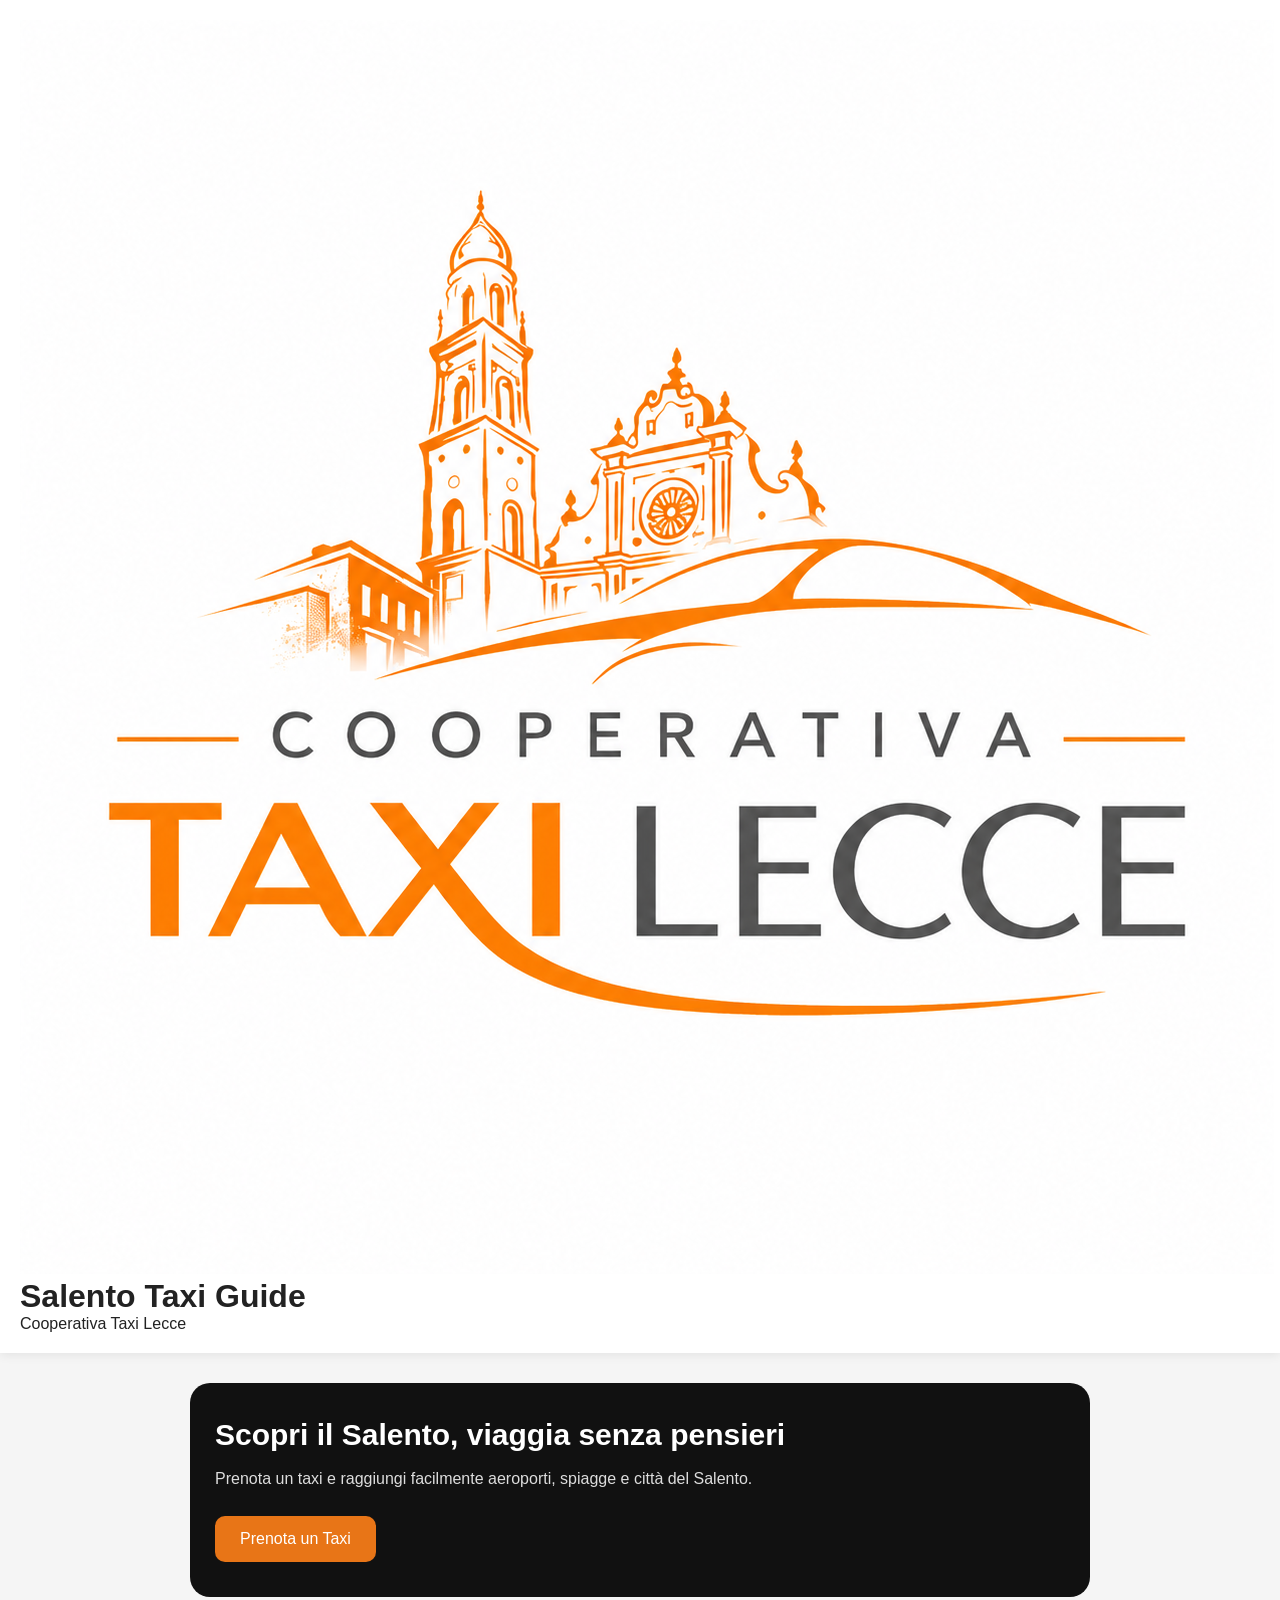
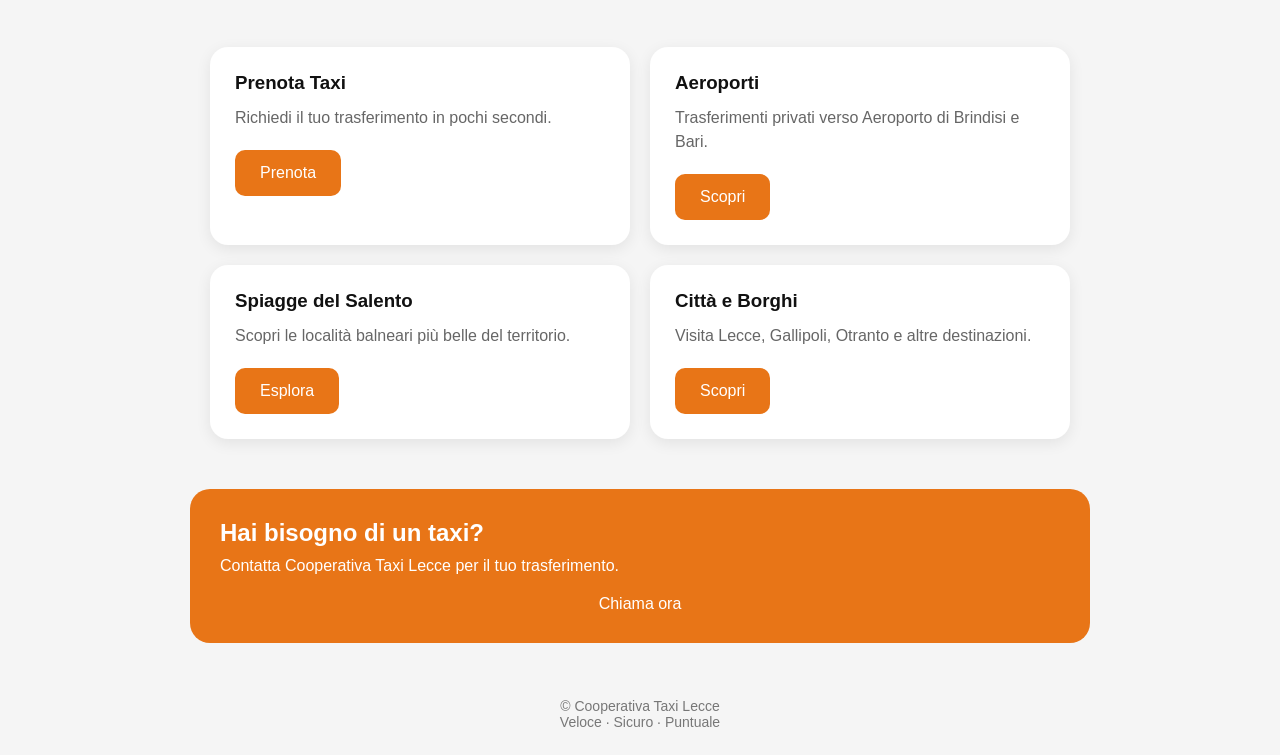
==== index.html @ 6e93bd66 "Update index.html" ====
<!DOCTYPE html>
<html lang="it">

<head>

    <meta charset="UTF-8">
    <meta name="viewport" content="width=device-width, initial-scale=1.0">

    <title>Salento Taxi Guide</title>

    <link rel="stylesheet" href="style.css">

    <link rel="manifest" href="manifest.json">

</head>


<body>


<header>

<div class="header-brand">

<img src="logo.png" alt="Cooperativa Taxi Lecce">

<div class="header-text">

<h1>Salento Taxi Guide</h1>

<p>Cooperativa Taxi Lecce</p>

</div>

</div>

</header>



<main>


<section class="hero">

    <h2>
        Scopri il Salento,
        viaggia senza pensieri
    </h2>


    <p>
        Prenota un taxi e raggiungi facilmente
        aeroporti, spiagge e città del Salento.
    </p>


    <button onclick="window.location.href='prenota.html'">
    Prenota un Taxi
    </button>


</section>





<section class="cards">


<div class="card">

    <h3>Prenota Taxi</h3>

    <p>
        Richiedi il tuo trasferimento
        in pochi secondi.
    </p>

    <button onclick="window.location.href='prenota.html'">
    Prenota
    </button>

</div>





<div class="card">

    <h3>Aeroporti</h3>

    <p>
        Trasferimenti privati verso
        Aeroporto di Brindisi e Bari.
    </p>

<button onclick="window.location.href='aeroporti.html'">
Scopri
</button>

</div>





<div class="card">

    <h3>Spiagge del Salento</h3>

    <p>
        Scopri le località balneari
        più belle del territorio.
    </p>

   <button onclick="window.location.href='spiagge.html'">

    Esplora

   </button>

</div>





<div class="card">

    <h3>Città e Borghi</h3>

    <p>
        Visita Lecce, Gallipoli,
        Otranto e altre destinazioni.
    </p>

   
    <button onclick="window.location.href='borghi.html'">

        Scopri

    </button>

</div>



</section>





<section class="contact">


<h2>
Hai bisogno di un taxi?
</h2>


<p>
Contatta Cooperativa Taxi Lecce
per il tuo trasferimento.
</p>


<a href="tel:3286714428" class="call-button">
Chiama ora
</a>


</section>



</main>




<footer>

<p>
© Cooperativa Taxi Lecce
</p>

<p>
Veloce · Sicuro · Puntuale
</p>


</footer>



<script src="script.js"></script>


</body>

</html>
---- style.css ----
* {
    margin: 0;
    padding: 0;
    box-sizing: border-box;
    font-family: Arial, Helvetica, sans-serif;
}



body {

    background: #f5f5f5;
    color: #222;

}



/* HEADER */

header {

    background: #ffffff;
    padding: 20px;
    box-shadow: 0 2px 10px rgba(0,0,0,0.08);

}



.logo h1 {

    font-size: 26px;
    color: #e87517;

}


.logo p {

    font-size: 14px;
    color: #555;

}





/* HERO */

.hero {

    background: #111;
    color: white;

    margin: 20px;
    padding: 35px 25px;

    border-radius: 20px;

}



.hero h2 {

    font-size: 30px;
    margin-bottom: 15px;

}



.hero p {

    color: #ddd;
    line-height: 1.5;
    margin-bottom: 25px;

}




button {

    background: #e87517;

    color: white;

    border: none;

    padding: 14px 25px;

    border-radius: 10px;

    font-size: 16px;

    cursor: pointer;

}



button:hover {

    opacity: 0.85;

}





/* CARDS */

.cards {

    display: grid;

    grid-template-columns: 1fr;

    gap: 20px;

    padding: 20px;

}



.card {

    background: white;

    padding: 25px;

    border-radius: 18px;

    box-shadow: 0 4px 15px rgba(0,0,0,0.08);

}



.card h3 {

    margin-bottom: 12px;

    color: #111;

}



.card p {

    color: #666;

    line-height: 1.5;

    margin-bottom: 20px;

}





/* CONTATTI */

.contact {

    margin: 20px;

    padding: 30px;

    background: #e87517;

    color: white;

    border-radius: 20px;

}



.contact h2 {

    margin-bottom: 10px;

}



.contact p {

    margin-bottom: 20px;

}





/* FOOTER */

footer {

    text-align: center;

    padding: 25px;

    color: #777;

    font-size: 14px;

}





/* VERSIONE TABLET / PC */

@media(min-width:700px){


.cards {

    grid-template-columns: repeat(2,1fr);

}



.hero {

    max-width: 900px;

    margin: 30px auto;

}



.cards {

    max-width: 900px;

    margin:auto;

}


.contact {

    max-width:900px;

    margin:30px auto;

}



}


textarea {

    width:100%;

    min-height:100px;

    padding:14px;

    border-radius:10px;

    border:1px solid #ddd;

    font-size:16px;

    resize:none;

}



.privacy-box {

    margin:20px 0;

    font-size:14px;

    color:#555;

}


.privacy-box input {

    margin-right:8px;

}


/* PAGINA PRENOTAZIONE */

.booking-container {

    padding:20px;

    padding-bottom:100px;

}



.booking-card {

    background:white;

    border-radius:24px;

    padding:25px;

    box-shadow:0 8px 25px rgba(0,0,0,0.08);

}



.form-title {

    text-align:center;

    margin-bottom:25px;

}



.input-box {

    position:relative;

    margin-bottom:18px;

}



.input-box input,
.input-box textarea {

    width:100%;

    padding:15px 15px 15px 45px;

    border-radius:14px;

    border:1px solid #ddd;

    font-size:16px;

    outline:none;

    transition:0.25s;

}



.input-box input:focus,
.input-box textarea:focus {

    border-color:#e87517;

    box-shadow:0 0 0 3px rgba(232,117,23,0.15);

    transform:translateY(-2px);

}



.input-icon {

    position:absolute;

    left:15px;

    top:50%;

    transform:translateY(-50%);

    color:#e87517;

    font-size:18px;

}



.input-box textarea {

    min-height:100px;

    padding-top:15px;

}



.row-form {

    display:grid;

    grid-template-columns:1fr 1fr;

    gap:15px;

}




.privacy-card {

    background:#f7f7f7;

    padding:15px;

    border-radius:15px;

    margin-top:20px;

}













@media(max-width:600px){


.row-form{

    grid-template-columns:1fr;

}


}


.row-form {

    display:flex;

    gap:12px;

    width:100%;

}


.row-form .input-box {

    flex:1;

    min-width:0;

}


.row-form input {

    width:100%;

    box-sizing:border-box;

}



@media(max-width:500px){

    .row-form {

        flex-direction:column;

    }

}


.submit-button {

    margin-top:25px;

}


.submit-button button {

    width:100%;

    height:55px;

    border:none;

    border-radius:18px;

    background:#e87517;

    color:white;

    font-size:17px;

    font-weight:600;

    cursor:pointer;

}


.row-form {
    display: flex;
    gap: 10px;
    width: 100%;
}


.row-form .input-box {
    flex: 1;
    min-width: 0;
    width: 50%;
}


.row-form input[type="date"],
.row-form input[type="time"] {
    width: 100%;
    max-width: 100%;
    box-sizing: border-box;
    font-size: 15px;
    padding: 14px 8px;
}


@media (max-width: 500px) {

    .row-form {
        flex-direction: column;
    }


    .row-form .input-box {
        width: 100%;
    }

}


.app-logo {

    width:90px;

    height:auto;

    display:block;

    margin:0 auto 15px auto;

}





.row-form .input-box input {

    width:100%;
    height:52px;
    box-sizing:border-box;

}


.row-form .input-box {

    width:100%;

}


input[type="date"],
input[type="time"] {

    appearance:none;
    -webkit-appearance:none;

}


.input-box label {

    display:block;

    font-size:14px;

    font-weight:600;

    margin-bottom:8px;

    color:#333;

}

.privacy-card a {

    color:#e87517;

    text-decoration:none;

    font-weight:600;

}


.privacy-card a:hover {

    text-decoration:underline;

}


.brand {

    display:flex;

    align-items:center;

    justify-content:center;

    gap:15px;

}


.home-logo {

    width:70px;

    height:auto;

}


.brand h1 {

    margin:0;

}


.brand p {

    margin:5px 0 0;

}


.brand {

    display:flex;
    align-items:center;
    justify-content:center;
    gap:12px;

}


.brand .home-logo {

    width:65px;
    height:65px;
    object-fit:contain;
    margin:0;
    display:block;

}


.brand h1 {

    margin:0;
    font-size:24px;

}


.brand p {

    margin:4px 0 0;
    font-size:14px;

}


.call-button {

    display:block;

    text-align:center;

    text-decoration:none;

}


.call-button,
.call-button:visited,
.call-button:hover,
.call-button:active {

    color:white;

    text-decoration:none;

}
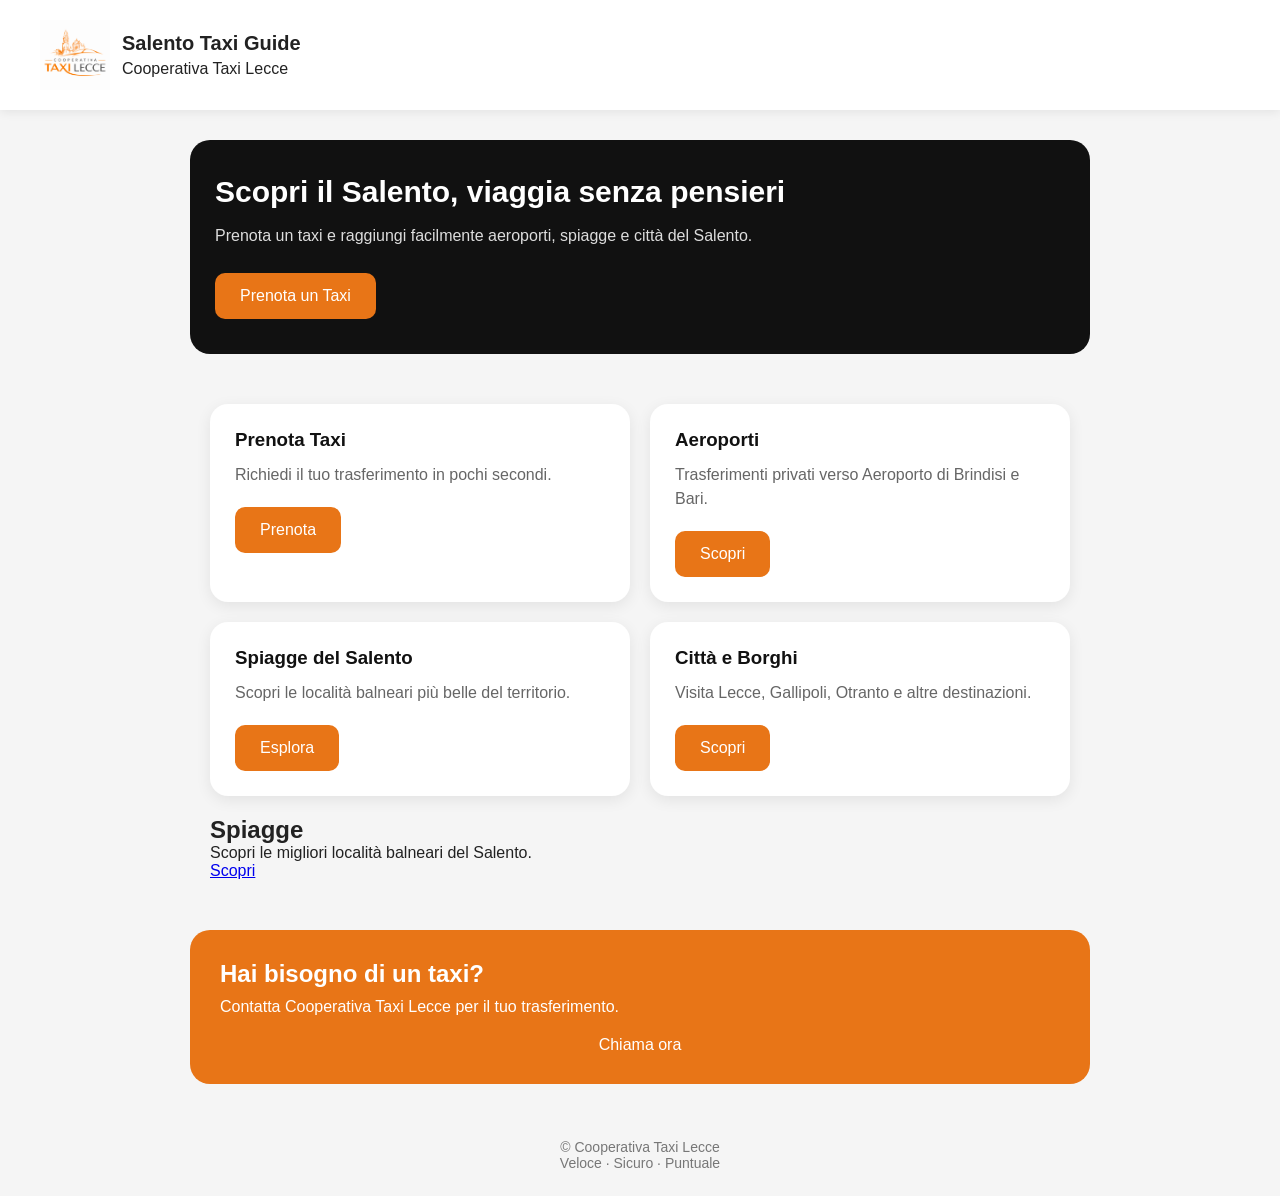
==== commit 6883dd49: "Update index.html" ====
--- a/index.html
+++ b/index.html
@@ -147,6 +147,23 @@
 </div>
 
 
+    <div class="home-card">
+
+<h2>
+Spiagge
+</h2>
+
+<p>
+Scopri le migliori località balneari del Salento.
+</p>
+
+<a href="spiagge.html">
+Scopri
+</a>
+
+</div>
+
+
 
 </section>
 
--- a/style.css
+++ b/style.css
@@ -738,3 +738,152 @@
     text-decoration:none;
 
 }
+
+.header-brand {
+
+    display:flex;
+
+    align-items:center;
+
+    justify-content:flex-start;
+
+    gap:12px;
+
+    padding-left:20px;
+
+}
+
+
+.header-brand img {
+
+    width:70px;
+
+    height:70px;
+
+    object-fit:contain;
+
+}
+
+
+.header-text h1 {
+
+    margin:0;
+
+        font-size:20px;
+
+    white-space:nowrap;
+
+}
+
+
+.header-text p {
+
+    margin:5px 0 0;
+
+}
+
+
+/* ITINERARIO */
+
+.choice-group {
+
+    display:flex;
+
+    flex-wrap:wrap;
+
+    gap:12px;
+
+    margin-bottom:25px;
+
+}
+
+
+
+.choice {
+
+    flex:1;
+
+    min-width:120px;
+
+    padding:14px;
+
+    border-radius:14px;
+
+    border:1px solid #ddd;
+
+    background:#fff;
+
+    font-size:16px;
+
+    cursor:pointer;
+
+    transition:0.2s;
+
+}
+
+
+
+.choice:hover {
+
+    border-color:#e87517;
+
+}
+
+
+
+.choice.selected {
+
+    background:#e87517;
+
+    color:white;
+
+    border-color:#e87517;
+
+}
+
+
+
+
+.itinerary-place {
+
+    background:#f8f8f8;
+
+    padding:18px;
+
+    border-radius:18px;
+
+    margin-top:15px;
+
+}
+
+
+
+.itinerary-place h3 {
+
+    margin:0 0 8px;
+
+    color:#e87517;
+
+}
+
+
+
+.itinerary-place a {
+
+    display:inline-block;
+
+    margin-top:10px;
+
+    padding:12px 18px;
+
+    background:#e87517;
+
+    color:white;
+
+    text-decoration:none;
+
+    border-radius:14px;
+
+    font-weight:600;
+
+}
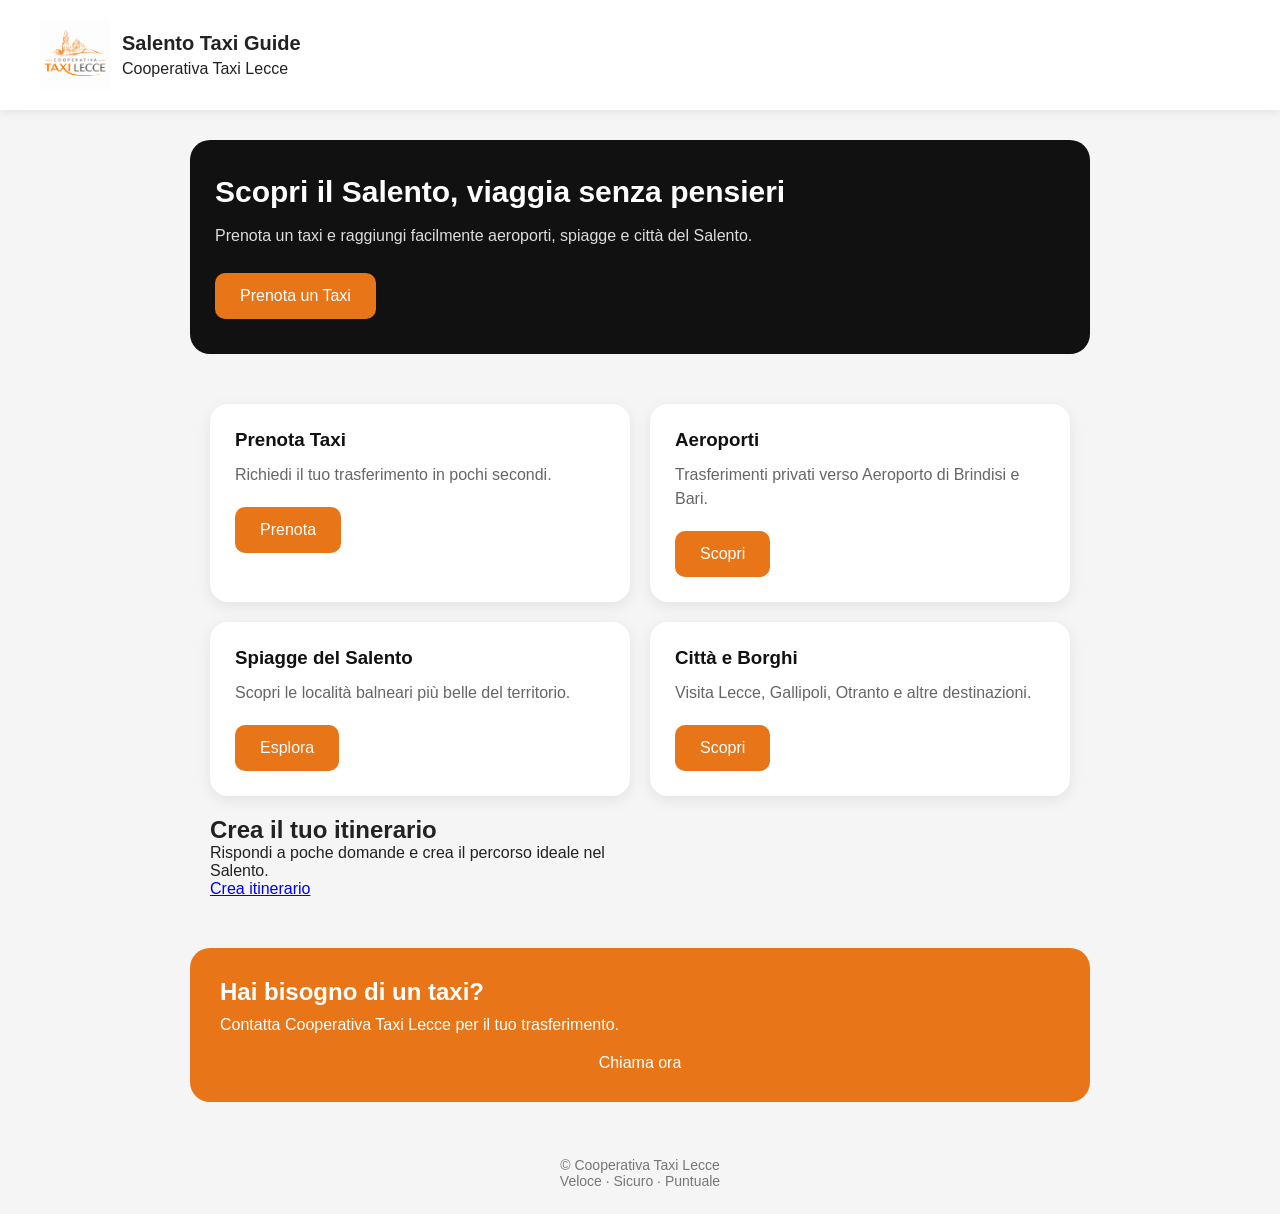
==== commit 68b1fb71: "Update index.html" ====
--- a/index.html
+++ b/index.html
@@ -147,18 +147,18 @@
 </div>
 
 
-    <div class="home-card">
+<div class="home-card">
 
 <h2>
-Spiagge
+Crea il tuo itinerario
 </h2>
 
 <p>
-Scopri le migliori località balneari del Salento.
-</p>
-
-<a href="spiagge.html">
-Scopri
+Rispondi a poche domande e crea il percorso ideale nel Salento.
+</p>
+
+<a href="itinerario.html">
+Crea itinerario
 </a>
 
 </div>
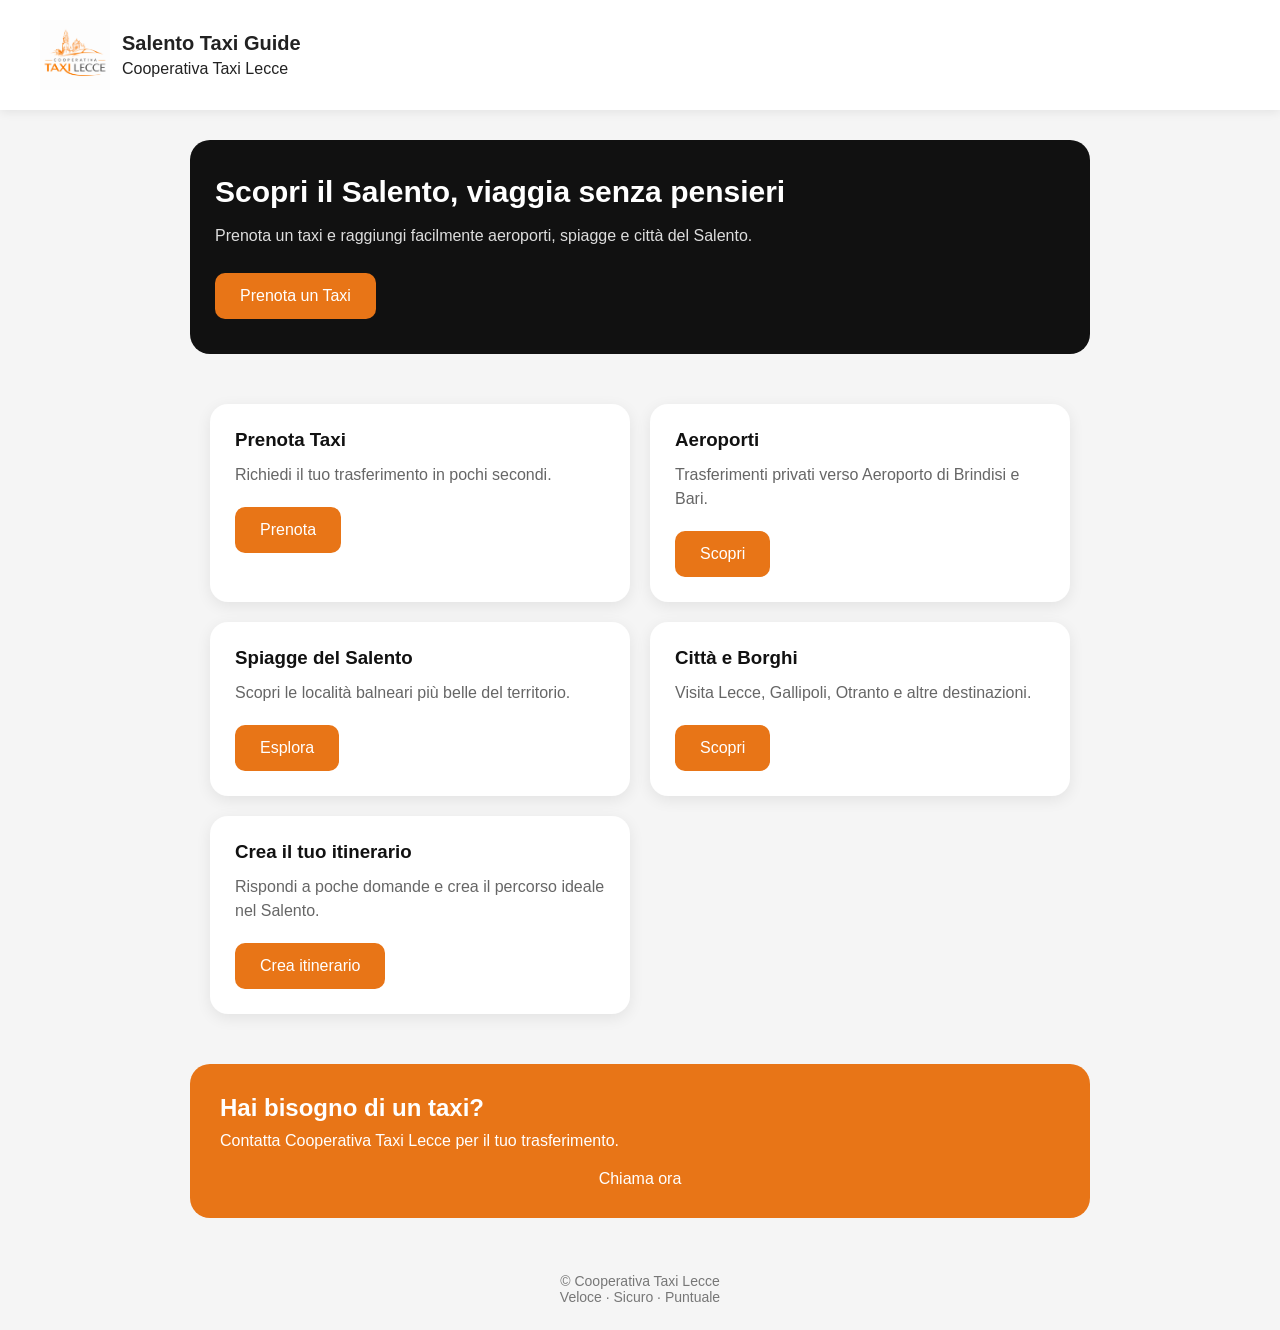
==== commit b83b0428: "Update index.html" ====
--- a/index.html
+++ b/index.html
@@ -147,19 +147,19 @@
 </div>
 
 
-<div class="home-card">
-
-<h2>
-Crea il tuo itinerario
-</h2>
-
-<p>
-Rispondi a poche domande e crea il percorso ideale nel Salento.
-</p>
-
-<a href="itinerario.html">
-Crea itinerario
-</a>
+<div class="card">
+
+    <h3>
+        Crea il tuo itinerario
+    </h3>
+
+    <p>
+        Rispondi a poche domande e crea il percorso ideale nel Salento.
+    </p>
+
+    <button onclick="window.location.href='itinerario.html'">
+        Crea itinerario
+    </button>
 
 </div>
 
--- a/style.css
+++ b/style.css
@@ -887,3 +887,76 @@
     font-weight:600;
 
 }
+
+
+/* Card itinerario */
+
+.itinerary-place {
+
+    background: white;
+
+    border-radius: 20px;
+
+    padding: 20px;
+
+    margin-top: 20px;
+
+    box-shadow: 0 5px 15px rgba(0,0,0,0.08);
+
+}
+
+
+
+.itinerary-place h3 {
+
+    margin-bottom: 10px;
+
+    font-size: 20px;
+
+}
+
+
+
+.itinerary-place strong {
+
+    display: block;
+
+    font-size: 18px;
+
+    margin-top: 15px;
+
+}
+
+
+
+.itinerary-place p {
+
+    color: #555;
+
+    line-height: 1.5;
+
+    margin-top: 8px;
+
+}
+
+
+
+.itinerary-place a {
+
+    display: inline-block;
+
+    margin-top: 15px;
+
+    padding: 12px 20px;
+
+    border-radius: 12px;
+
+    background: #e87517;
+
+    color: white;
+
+    text-decoration: none;
+
+    font-weight: 600;
+
+}
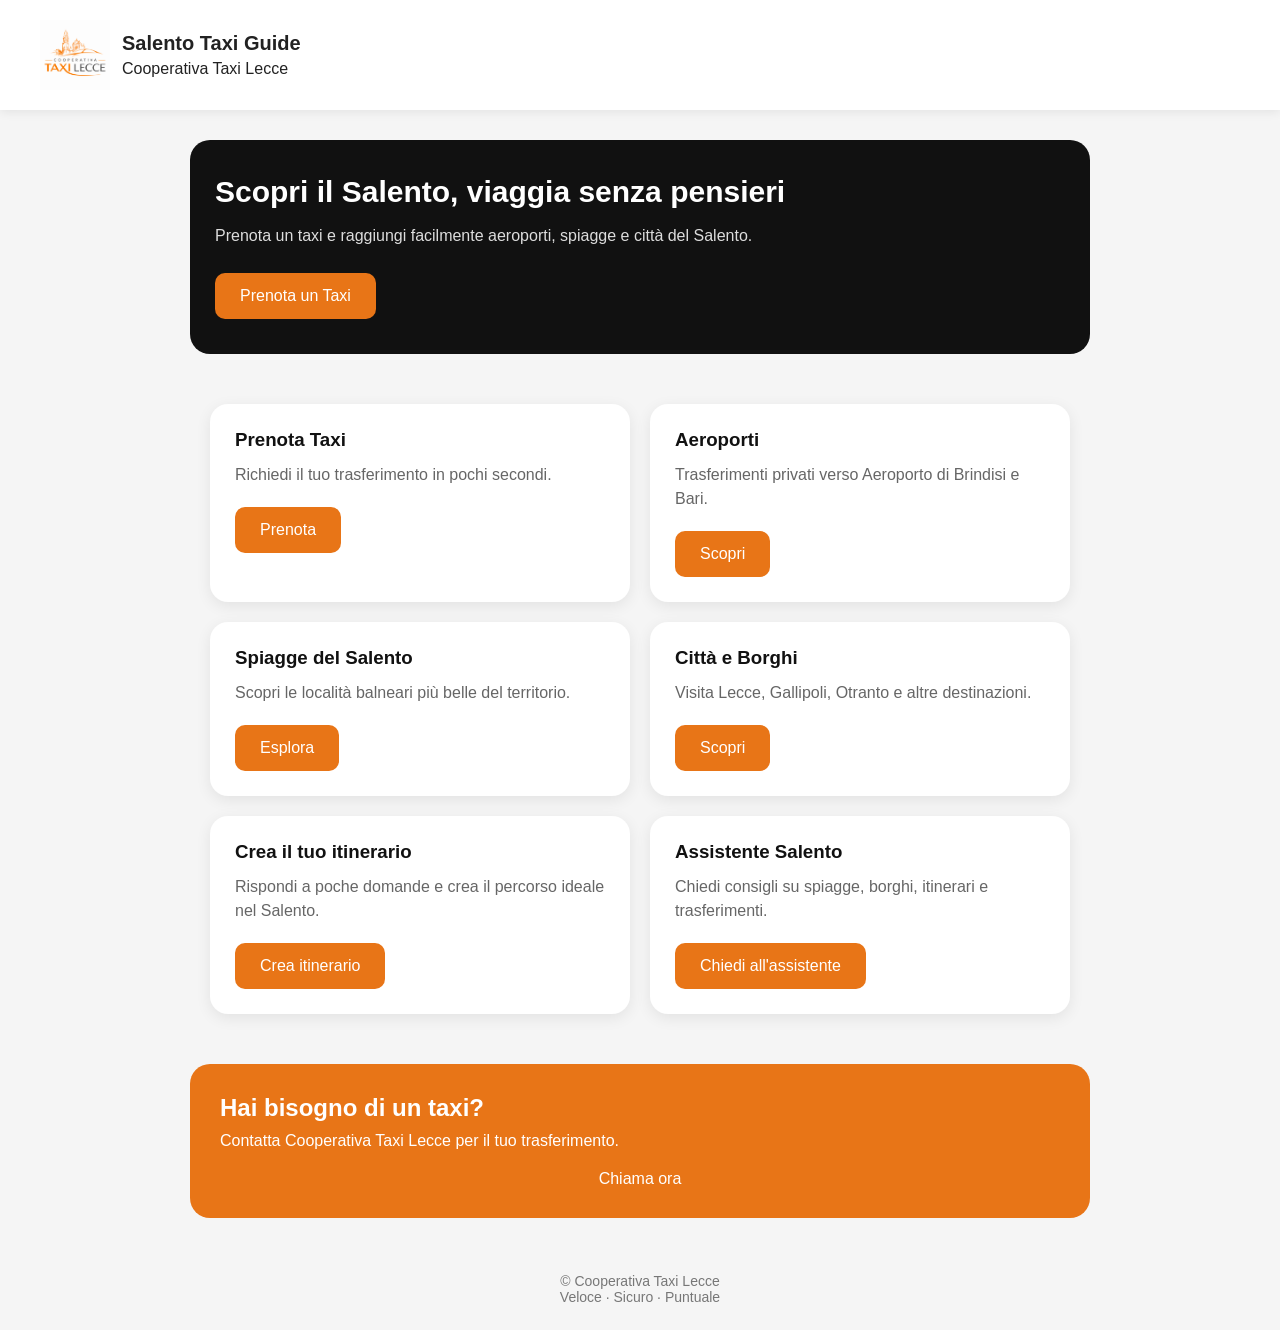
==== commit 66400eec: "Update index.html" ====
--- a/index.html
+++ b/index.html
@@ -163,7 +163,25 @@
 
 </div>
 
-
+<div class="card">
+
+<h3>
+Assistente Salento
+</h3>
+
+<p>
+Chiedi consigli su spiagge, borghi, itinerari e trasferimenti.
+</p>
+
+
+<button onclick="window.location.href='assistente.html'">
+
+Chiedi all'assistente
+
+</button>
+
+
+</div>
 
 </section>
 
--- a/style.css
+++ b/style.css
@@ -813,6 +813,8 @@
 
     background:#fff;
 
+    color:#222;
+
     font-size:16px;
 
     cursor:pointer;
@@ -960,3 +962,152 @@
     font-weight: 600;
 
 }
+
+
+.choice {
+
+    color:#222 !important;
+
+}
+
+
+.choice.selected {
+
+    background:#e87517 !important;
+
+    color:white !important;
+
+}
+
+
+/* ASSISTENTE AI */
+
+.suggestions {
+
+    display:flex;
+    flex-wrap:wrap;
+    gap:10px;
+    margin:20px 0;
+
+}
+
+
+.suggestions button {
+
+    background:white;
+    color:#e87517;
+    border:1px solid #e87517;
+    padding:12px 16px;
+    border-radius:15px;
+    font-size:14px;
+
+}
+
+
+.suggestions button:hover {
+
+    background:#e87517;
+    color:white;
+
+}
+
+
+
+#chat {
+
+    background:#f5f5f5;
+
+    border-radius:20px;
+
+    padding:15px;
+
+    min-height:300px;
+
+    max-height:450px;
+
+    overflow-y:auto;
+
+    margin-bottom:20px;
+
+}
+
+
+
+.bot-message,
+.utente-message {
+
+
+    max-width:85%;
+
+    padding:15px;
+
+    border-radius:18px;
+
+    margin-bottom:12px;
+
+    line-height:1.5;
+
+}
+
+
+
+.bot-message {
+
+    background:white;
+
+    color:#333;
+
+    box-shadow:0 3px 10px rgba(0,0,0,0.08);
+
+}
+
+
+
+.utente-message {
+
+    background:#e87517;
+
+    color:white;
+
+    margin-left:auto;
+
+}
+
+
+
+.chat-input {
+
+
+    display:flex;
+
+    gap:10px;
+
+
+}
+
+
+
+.chat-input input {
+
+
+    flex:1;
+
+    padding:15px;
+
+    border-radius:15px;
+
+    border:1px solid #ddd;
+
+    font-size:16px;
+
+
+}
+
+
+
+.chat-input button {
+
+
+    padding:15px 20px;
+
+}
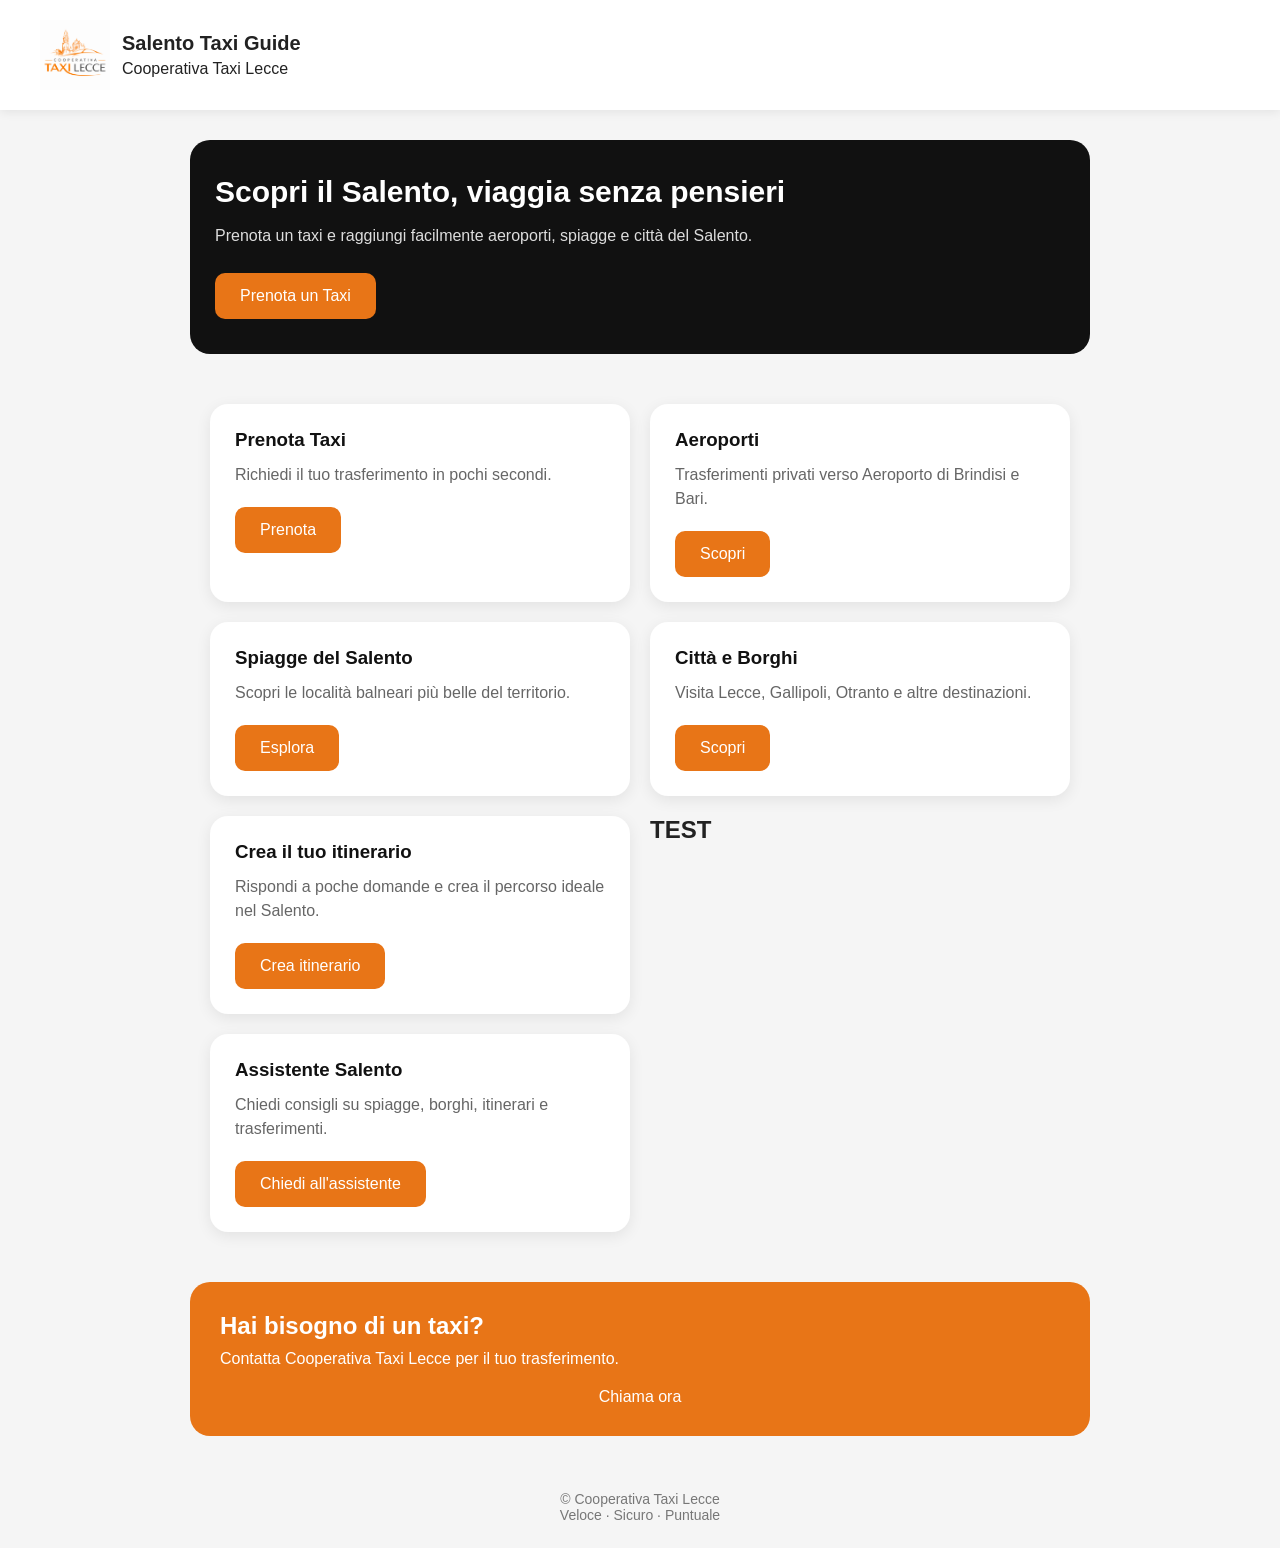
==== commit 67280e72: "Update index.html" ====
--- a/index.html
+++ b/index.html
@@ -163,6 +163,7 @@
 
 </div>
 
+<h1>TEST</h1>
 <div class="card">
 
 <h3>
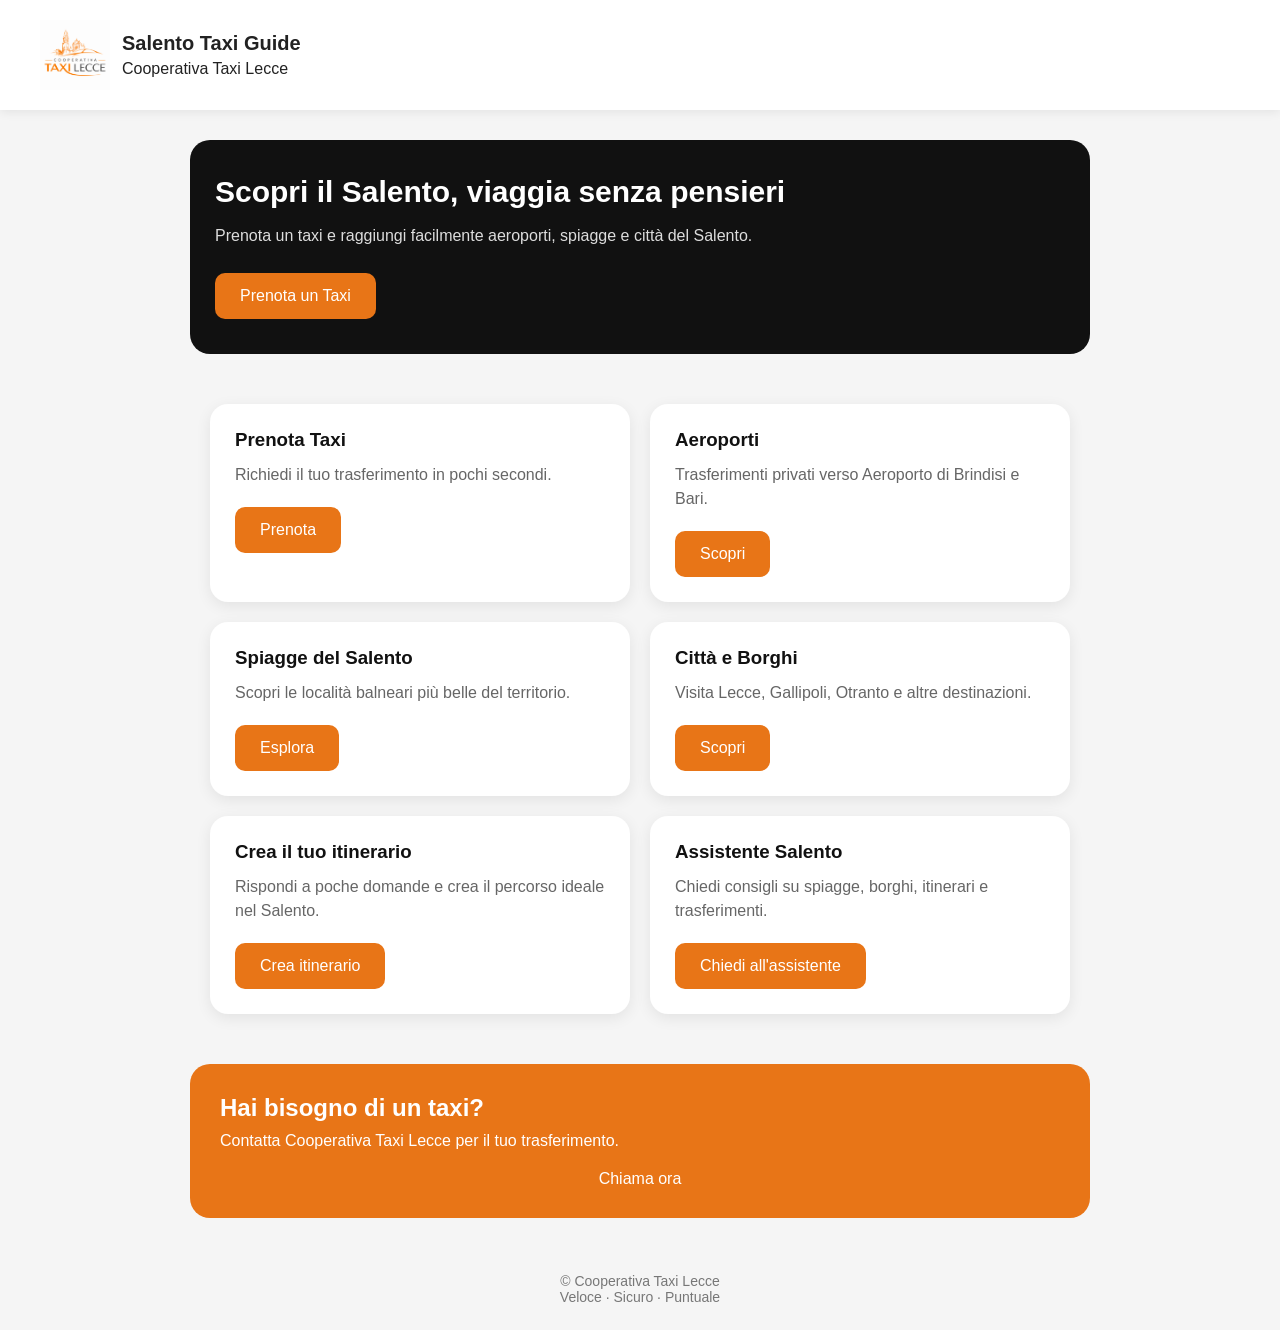
==== commit 1d5eea0e: "Update index.html" ====
--- a/index.html
+++ b/index.html
@@ -163,7 +163,7 @@
 
 </div>
 
-<h1>TEST</h1>
+
 <div class="card">
 
 <h3>
